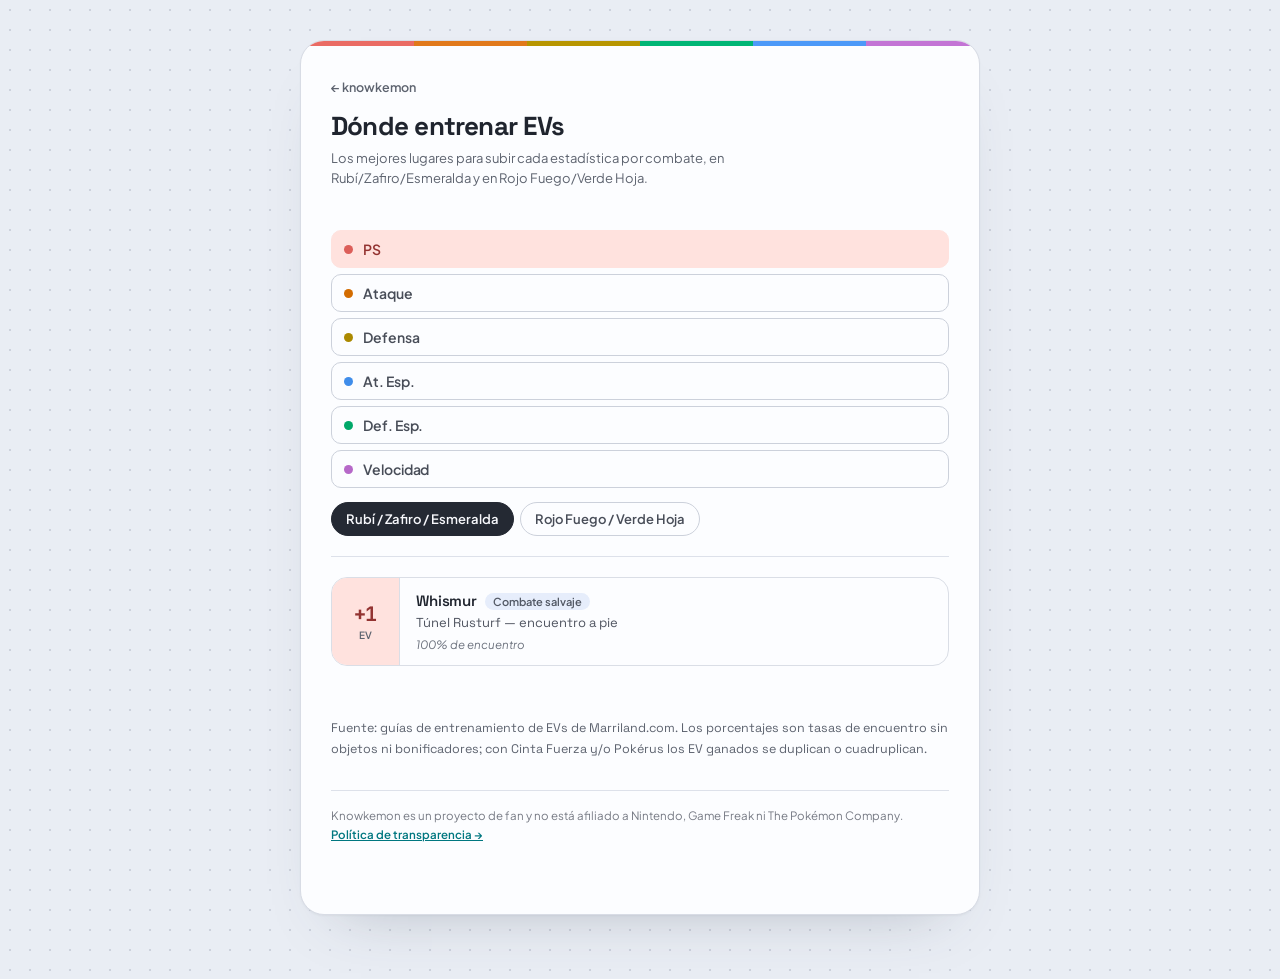
==== entrenamiento.html @ 8fb65381 "Initial commit: Knowkemon EV calculator static site Static HTML/CSS/JS site ready for GitHub Pages. " ====
<!DOCTYPE html>
<html lang="es">
<head>
<meta charset="utf-8">
<meta name="viewport" content="width=device-width, initial-scale=1">
<title>Knowkemon — Dónde entrenar EVs</title>
<link rel="preconnect" href="https://fonts.googleapis.com">
<link rel="preconnect" href="https://fonts.gstatic.com" crossorigin>
<link href="https://fonts.googleapis.com/css2?family=Space+Grotesk:wght@400;500;600;700&family=Plus+Jakarta+Sans:wght@400;500;600;700&family=JetBrains+Mono:wght@500;700&display=swap" rel="stylesheet">
<link rel="stylesheet" href="styles.css">
<link rel="stylesheet" href="entrenamiento.css">
</head>
<body>

<div class="page">
  <div class="mini-shell">

    <div class="stripe">
      <span style="background: oklch(0.68 0.16 25)"></span>
      <span style="background: oklch(0.68 0.16 55)"></span>
      <span style="background: oklch(0.68 0.16 95)"></span>
      <span style="background: oklch(0.68 0.16 160)"></span>
      <span style="background: oklch(0.68 0.16 255)"></span>
      <span style="background: oklch(0.68 0.16 320)"></span>
    </div>

    <div class="mini-body">

      <div class="mini-header">
        <a href="calculadora-entrenamiento-evs.html" class="back-link">← knowkemon</a>
        <h1>Dónde entrenar EVs</h1>
        <p class="mini-desc">Los mejores lugares para subir cada estadística por combate, en Rubí/Zafiro/Esmeralda y en Rojo Fuego/Verde Hoja.</p>
      </div>

      <div class="mini-controls">
        <div id="mini-stat-chips" class="stat-chip-list horizontal"></div>
        <div id="mini-game-toggle" class="game-toggle"></div>
      </div>

      <div id="mini-list" class="mini-list"></div>

      <p class="footnote">Fuente: guías de entrenamiento de EVs de Marriland.com. Los porcentajes son tasas de encuentro sin objetos ni bonificadores; con Cinta Fuerza y/o Pokérus los EV ganados se duplican o cuadruplican.</p>

      <p class="disclaimer">Knowkemon es un proyecto de fan y no está afiliado a Nintendo, Game Freak ni The Pokémon Company. <a href="transparencia.html">Política de transparencia →</a></p>

    </div>
  </div>
</div>

<template id="spot-template">
  <div class="spot-card">
    <div class="spot-badge">
      <span class="spot-ev"></span>
      <span class="spot-ev-label">EV</span>
    </div>
    <div class="spot-info">
      <div class="spot-heading">
        <span class="spot-name"></span>
        <span class="spot-tag"></span>
      </div>
      <span class="spot-detail"></span>
      <span class="spot-note"></span>
    </div>
  </div>
</template>

<script src="entrenamiento.js"></script>
</body>
</html>
---- styles.css ----
* { box-sizing: border-box; }

:root {
  --ink: oklch(0.26 0.02 264);
  --ink-soft: oklch(0.34 0.02 264);
  --muted: oklch(0.5 0.02 264);
  --muted-2: oklch(0.46 0.02 264);
  --line: oklch(0.91 0.012 264);
  --line-soft: oklch(0.895 0.012 264);
  --paper: oklch(0.995 0.003 264);
  --paper-2: oklch(0.978 0.006 264);
  --bg: oklch(0.945 0.011 264);
  --accent: oklch(0.5 0.13 200);
  --accent-hover: oklch(0.4 0.13 200);
  --accent-soft: oklch(0.6 0.09 200);
}

html, body {
  margin: 0;
  background: oklch(0.975 0.005 264);
}

body {
  font-family: 'Space Grotesk', system-ui, sans-serif;
  color: var(--ink);
}

a { color: var(--accent); }
a:hover { color: var(--accent-hover); }
input { font-family: inherit; }
::placeholder { color: oklch(0.5 0.02 264); }
::selection { background: oklch(0.88 0.09 200); color: oklch(0.24 0.02 264); }

.page {
  background: var(--bg);
  background-image: radial-gradient(oklch(0.78 0.02 264 / 0.5) 1px, transparent 1px);
  background-size: 20px 20px;
  min-height: 100vh;
  padding: 40px 26px 64px;
}

.card-shell {
  max-width: 1140px;
  margin: 0 auto;
  background: var(--paper);
  border: 1px solid var(--line-soft);
  border-radius: 24px;
  box-shadow: 0 1px 2px oklch(0.4 0.03 264 / 0.05), 0 30px 60px -40px oklch(0.4 0.03 264 / 0.35);
  overflow: hidden;
}

.stripe { display: flex; height: 5px; }
.stripe span { flex: 1; }

.layout {
  display: grid;
  grid-template-columns: 274px minmax(0, 1fr);
}

/* ---------- sidebar ---------- */

.sidebar {
  border-right: 1px solid var(--line);
  background: var(--paper-2);
  padding: 34px 24px 36px;
  display: flex;
  flex-direction: column;
  gap: 26px;
}

.brand { display: flex; flex-direction: column; gap: 10px; }

.brand-row { display: flex; align-items: center; gap: 9px; }

.brand-dot {
  width: 20px; height: 20px;
  border-radius: 999px;
  border: 3px solid var(--accent);
  display: block;
  position: relative;
  flex: 0 0 20px;
}
.brand-dot span {
  position: absolute; inset: 4px;
  border-radius: 999px;
  background: oklch(0.68 0.16 55);
  display: block;
}

.brand h1 {
  margin: 0;
  font-size: 30px;
  line-height: 1;
  font-weight: 700;
  letter-spacing: -0.045em;
}
.brand h1 span { color: var(--accent); }

.brand-sub {
  margin: 2px 0 0;
  font-size: 14px;
  font-weight: 600;
  line-height: 1.35;
  letter-spacing: -0.015em;
  color: var(--ink-soft);
}

.brand-desc {
  margin: 0;
  font-family: 'Plus Jakarta Sans', sans-serif;
  font-size: 13px;
  line-height: 1.5;
  color: var(--muted);
}

#search-input {
  width: 100%;
  padding: 11px 14px;
  font-family: 'Plus Jakarta Sans', sans-serif;
  font-size: 14px;
  font-weight: 500;
  border: 1px solid oklch(0.87 0.015 264);
  border-radius: 11px;
  background: oklch(1 0 0);
  color: inherit;
  outline: none;
}
#search-input:focus { border-color: var(--accent-soft); }

.filter-group { display: flex; flex-direction: column; gap: 10px; }

.filter-label {
  font-family: 'Plus Jakarta Sans', sans-serif;
  font-size: 12.5px;
  font-weight: 600;
  color: var(--muted);
}

.stat-chip-list { display: flex; flex-direction: column; gap: 5px; }

.chip-stat {
  display: flex; align-items: center; gap: 10px;
  width: 100%;
  padding: 9px 12px;
  border-radius: 10px;
  text-align: left;
  font-family: 'Plus Jakarta Sans', sans-serif;
  font-size: 14px;
  font-weight: 600;
  letter-spacing: -0.005em;
  cursor: pointer;
  border: 1px solid oklch(0.86 0.015 264);
  background: transparent;
  color: oklch(0.42 0.02 264);
}
.chip-stat .dot { width: 9px; height: 9px; border-radius: 999px; flex: 0 0 9px; }
.chip-stat.active { border-color: transparent; }

.type-chip-list { display: flex; gap: 5px; flex-wrap: wrap; }

.chip-type {
  padding: 5px 11px;
  border-radius: 8px;
  font-family: 'Plus Jakarta Sans', sans-serif;
  font-size: 12.5px;
  font-weight: 500;
  cursor: pointer;
  border: 1px solid oklch(0.86 0.015 264);
  background: transparent;
  color: oklch(0.42 0.02 264);
}
.chip-type.active {
  background: oklch(0.28 0.02 264);
  color: oklch(0.98 0.005 264);
  border-color: oklch(0.28 0.02 264);
}

.remember {
  border-top: 1px solid var(--line);
  padding-top: 20px;
  display: flex;
  flex-direction: column;
  gap: 6px;
}
.remember-title {
  font-family: 'Plus Jakarta Sans', sans-serif;
  font-size: 12.5px;
  font-weight: 700;
  color: var(--accent);
}
.remember-body {
  font-family: 'Plus Jakarta Sans', sans-serif;
  font-size: 12.5px;
  line-height: 1.55;
  color: var(--muted-2);
}

.reset-btn {
  align-self: flex-start;
  padding: 8px 15px;
  font-family: 'Plus Jakarta Sans', sans-serif;
  font-size: 12.5px;
  font-weight: 500;
  border: 1px solid oklch(0.87 0.015 264);
  border-radius: 999px;
  background: transparent;
  color: var(--muted);
  cursor: pointer;
}
.reset-btn:hover { background: oklch(0.93 0.01 264); color: var(--ink); }

.train-link {
  font-family: 'Plus Jakarta Sans', sans-serif;
  font-size: 12.5px;
  font-weight: 600;
  color: var(--accent);
  text-decoration: none;
}
.train-link:hover { color: var(--accent-hover); }

/* ---------- main ---------- */

.main { padding: 0 0 40px; }

.main-header {
  position: sticky;
  top: 0;
  z-index: 5;
  background: oklch(0.995 0.003 264 / 0.93);
  backdrop-filter: blur(12px);
  border-bottom: 1px solid var(--line);
  padding: 18px 30px;
  display: flex;
  align-items: baseline;
  justify-content: space-between;
  gap: 16px;
}
.main-title { font-size: 15px; font-weight: 600; letter-spacing: -0.015em; }
.main-count {
  font-family: 'Plus Jakarta Sans', sans-serif;
  font-size: 12.5px;
  font-weight: 500;
  color: oklch(0.52 0.02 264);
  white-space: nowrap;
}

.main-body { padding: 22px 30px 0; }

.grid {
  display: grid;
  grid-template-columns: repeat(auto-fill, minmax(258px, 1fr));
  gap: 12px;
}

.mon-card {
  position: relative;
  overflow: hidden;
  background: var(--paper);
  border: 1px solid oklch(0.90 0.012 264);
  border-radius: 18px;
  display: flex;
  align-items: stretch;
  transition: border-color .16s ease, transform .16s ease, background .16s ease;
}
.mon-card:hover {
  border-color: oklch(0.70 0.03 264);
  background: oklch(1 0 0);
  transform: translateY(-2px);
}

.mon-ev {
  flex: 0 0 82px;
  display: flex;
  flex-direction: column;
  align-items: center;
  justify-content: center;
  gap: 3px;
  padding: 18px 6px;
  border-right: 1px solid oklch(0.90 0.012 264);
  text-align: center;
}
.mon-ev-num {
  font-family: 'JetBrains Mono', monospace;
  font-size: 24px;
  font-weight: 700;
  line-height: 1;
  letter-spacing: -0.04em;
}
.mon-ev-label {
  font-family: 'Plus Jakarta Sans', sans-serif;
  font-size: 10.5px;
  font-weight: 600;
  letter-spacing: -0.005em;
}

.mon-info {
  flex: 1;
  min-width: 0;
  display: flex;
  flex-direction: column;
  gap: 7px;
  padding: 16px 18px 16px 17px;
}
.mon-heading { display: flex; flex-direction: column; gap: 3px; }
.mon-name {
  margin: 0;
  font-size: 18px;
  font-weight: 600;
  letter-spacing: -0.02em;
  line-height: 1.1;
  text-transform: capitalize;
}
.mon-types {
  font-family: 'Plus Jakarta Sans', sans-serif;
  font-size: 12.5px;
  font-weight: 500;
  color: oklch(0.54 0.03 264);
}
.mon-places {
  font-size: 12.5px;
  line-height: 1.5;
  color: oklch(0.45 0.02 264);
}
.mon-places b {
  font-weight: 600;
  color: var(--ink-soft);
}

.empty-state {
  padding: 90px 0;
  text-align: center;
  display: flex;
  flex-direction: column;
  gap: 8px;
}
.empty-title { font-size: 19px; font-weight: 600; letter-spacing: -0.02em; }
.empty-sub { font-size: 14px; color: var(--muted); }

.footnote {
  max-width: 620px;
  margin: 52px 0 0;
  font-size: 12.5px;
  line-height: 1.7;
  color: var(--muted);
  padding-bottom: 30px;
}

.disclaimer {
  max-width: 620px;
  margin: 0 0 30px;
  font-family: 'Plus Jakarta Sans', sans-serif;
  font-size: 11.5px;
  line-height: 1.6;
  color: oklch(0.58 0.015 264);
  border-top: 1px solid var(--line);
  padding-top: 16px;
}
.disclaimer a {
  font-weight: 600;
  white-space: nowrap;
}

/* ---------- responsive ---------- */

@media (max-width: 760px) {
  .page { padding: 0; }
  .card-shell { border-radius: 0; }
  .layout { grid-template-columns: 1fr; }
  .sidebar { border-right: none; border-bottom: 1px solid var(--line); }
  .main-header, .main-body { padding-left: 18px; padding-right: 18px; }
}
---- entrenamiento.css ----
.mini-shell {
  max-width: 680px;
  margin: 0 auto;
  background: var(--paper);
  border: 1px solid var(--line-soft);
  border-radius: 24px;
  box-shadow: 0 1px 2px oklch(0.4 0.03 264 / 0.05), 0 30px 60px -40px oklch(0.4 0.03 264 / 0.35);
  overflow: hidden;
}

.mini-body { padding: 30px 30px 40px; }

.mini-header { margin-bottom: 24px; }

.back-link {
  display: inline-block;
  font-family: 'Plus Jakarta Sans', sans-serif;
  font-size: 12.5px;
  font-weight: 600;
  color: var(--muted);
  text-decoration: none;
  margin-bottom: 14px;
}
.back-link:hover { color: var(--accent); }

.mini-header h1 {
  margin: 0 0 6px;
  font-size: 26px;
  font-weight: 700;
  letter-spacing: -0.03em;
}

.mini-desc {
  margin: 0;
  font-family: 'Plus Jakarta Sans', sans-serif;
  font-size: 13px;
  line-height: 1.5;
  color: var(--muted);
  max-width: 46ch;
}

.mini-controls {
  display: flex;
  flex-direction: column;
  gap: 14px;
  padding: 18px 0 20px;
  border-bottom: 1px solid var(--line);
  margin-bottom: 20px;
}

.stat-chip-list.horizontal {
  display: flex;
  flex-wrap: wrap;
  gap: 6px;
}
.stat-chip-list.horizontal .chip-stat { width: auto; }

.game-toggle {
  display: flex;
  gap: 6px;
}

.chip-game {
  padding: 8px 14px;
  border-radius: 999px;
  font-family: 'Plus Jakarta Sans', sans-serif;
  font-size: 13px;
  font-weight: 600;
  cursor: pointer;
  border: 1px solid oklch(0.86 0.015 264);
  background: transparent;
  color: oklch(0.42 0.02 264);
}
.chip-game.active {
  background: oklch(0.28 0.02 264);
  color: oklch(0.98 0.005 264);
  border-color: oklch(0.28 0.02 264);
}

.mini-list {
  display: flex;
  flex-direction: column;
  gap: 10px;
}

.spot-card {
  display: flex;
  align-items: stretch;
  background: var(--paper);
  border: 1px solid oklch(0.90 0.012 264);
  border-radius: 16px;
  overflow: hidden;
}

.spot-badge {
  flex: 0 0 68px;
  display: flex;
  flex-direction: column;
  align-items: center;
  justify-content: center;
  gap: 2px;
  padding: 14px 6px;
  border-right: 1px solid oklch(0.90 0.012 264);
  text-align: center;
}
.spot-ev {
  font-family: 'JetBrains Mono', monospace;
  font-size: 20px;
  font-weight: 700;
  letter-spacing: -0.03em;
}
.spot-ev-label {
  font-family: 'Plus Jakarta Sans', sans-serif;
  font-size: 10px;
  font-weight: 600;
  color: var(--muted);
}

.spot-info {
  flex: 1;
  min-width: 0;
  padding: 13px 16px;
  display: flex;
  flex-direction: column;
  gap: 4px;
}

.spot-heading {
  display: flex;
  align-items: baseline;
  gap: 8px;
  flex-wrap: wrap;
}

.spot-name {
  font-size: 15px;
  font-weight: 600;
  letter-spacing: -0.01em;
}

.spot-tag {
  font-family: 'Plus Jakarta Sans', sans-serif;
  font-size: 11px;
  font-weight: 600;
  padding: 2px 8px;
  border-radius: 999px;
  background: oklch(0.945 0.02 264);
  color: oklch(0.46 0.02 264);
}

.spot-detail {
  font-size: 13px;
  line-height: 1.45;
  color: oklch(0.45 0.02 264);
}

.spot-note {
  font-family: 'Plus Jakarta Sans', sans-serif;
  font-size: 11.5px;
  font-style: italic;
  color: oklch(0.55 0.02 264);
}
.spot-note:empty { display: none; }

@media (max-width: 560px) {
  .mini-body { padding: 22px 18px 32px; }
}
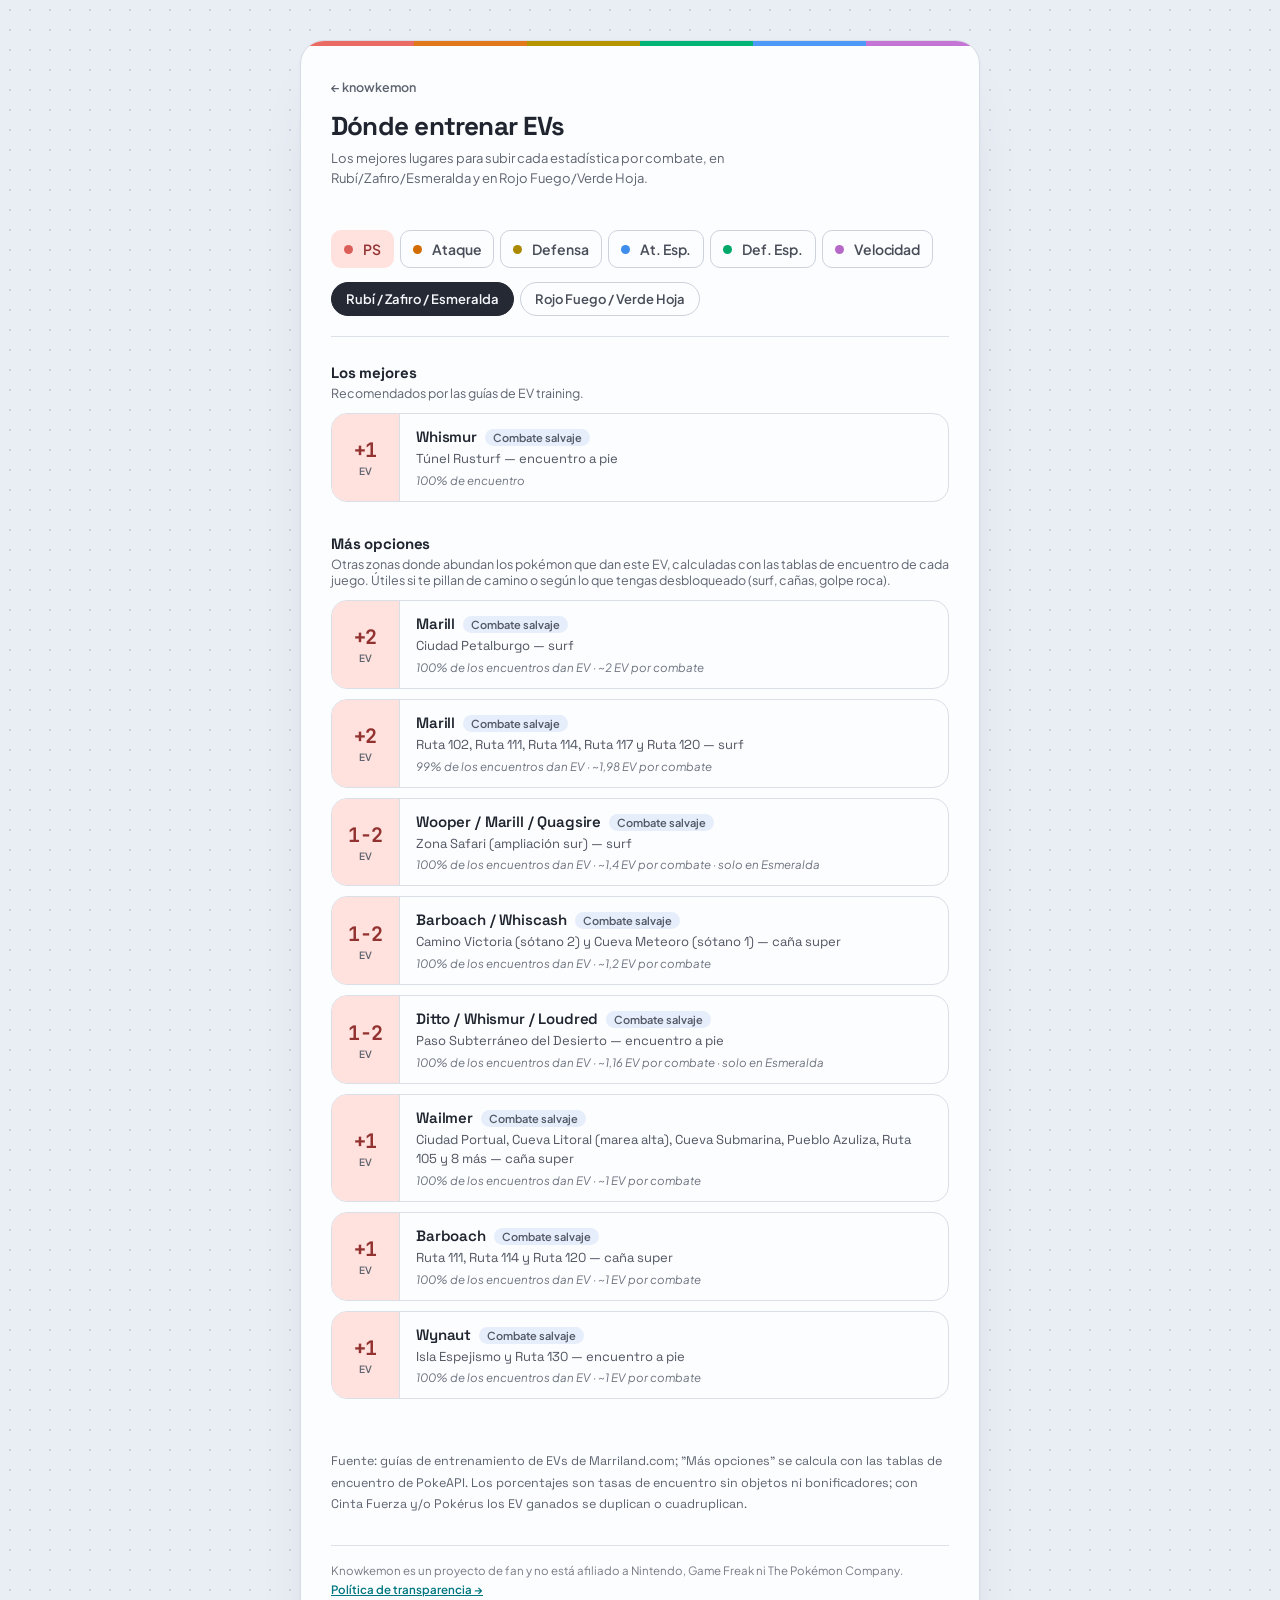
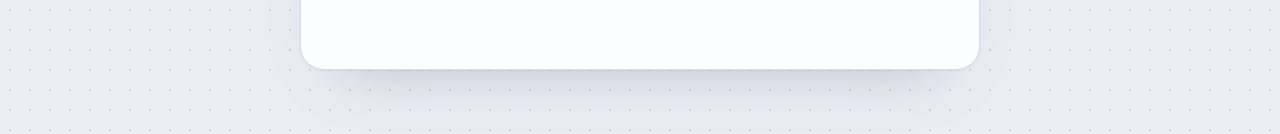
==== commit a43be5fe: "Add "Más opciones" training spots generated from encounter tables - tools/generar-mas-spots.mjs comp" ====
--- a/entrenamiento.html
+++ b/entrenamiento.html
@@ -7,8 +7,8 @@
 <link rel="preconnect" href="https://fonts.googleapis.com">
 <link rel="preconnect" href="https://fonts.gstatic.com" crossorigin>
 <link href="https://fonts.googleapis.com/css2?family=Space+Grotesk:wght@400;500;600;700&family=Plus+Jakarta+Sans:wght@400;500;600;700&family=JetBrains+Mono:wght@500;700&display=swap" rel="stylesheet">
-<link rel="stylesheet" href="styles.css">
-<link rel="stylesheet" href="entrenamiento.css">
+<link rel="stylesheet" href="styles.css?v=3">
+<link rel="stylesheet" href="entrenamiento.css?v=3">
 </head>
 <body>
 
@@ -39,7 +39,7 @@
 
       <div id="mini-list" class="mini-list"></div>
 
-      <p class="footnote">Fuente: guías de entrenamiento de EVs de Marriland.com. Los porcentajes son tasas de encuentro sin objetos ni bonificadores; con Cinta Fuerza y/o Pokérus los EV ganados se duplican o cuadruplican.</p>
+      <p class="footnote">Fuente: guías de entrenamiento de EVs de Marriland.com; "Más opciones" se calcula con las tablas de encuentro de PokeAPI. Los porcentajes son tasas de encuentro sin objetos ni bonificadores; con Cinta Fuerza y/o Pokérus los EV ganados se duplican o cuadruplican.</p>
 
       <p class="disclaimer">Knowkemon es un proyecto de fan y no está afiliado a Nintendo, Game Freak ni The Pokémon Company. <a href="transparencia.html">Política de transparencia →</a></p>
 
@@ -64,6 +64,6 @@
   </div>
 </template>
 
-<script src="entrenamiento.js"></script>
+<script src="entrenamiento.js?v=3"></script>
 </body>
 </html>
--- a/styles.css
+++ b/styles.css
@@ -333,6 +333,7 @@
   flex-direction: column;
   gap: 8px;
 }
+.empty-state[hidden] { display: none; }
 .empty-title { font-size: 19px; font-weight: 600; letter-spacing: -0.02em; }
 .empty-sub { font-size: 14px; color: var(--muted); }
 
--- a/entrenamiento.css
+++ b/entrenamiento.css
@@ -50,6 +50,7 @@
 
 .stat-chip-list.horizontal {
   display: flex;
+  flex-direction: row;
   flex-wrap: wrap;
   gap: 6px;
 }
@@ -81,6 +82,21 @@
   display: flex;
   flex-direction: column;
   gap: 10px;
+}
+
+.mini-section { margin: 6px 0 2px; }
+.mini-section:not(:first-child) { margin-top: 22px; }
+.mini-section h2 {
+  margin: 0 0 3px;
+  font-size: 15px;
+  font-weight: 700;
+  letter-spacing: -0.01em;
+}
+.mini-section p {
+  margin: 0;
+  font-family: 'Plus Jakarta Sans', sans-serif;
+  font-size: 12.5px;
+  color: var(--muted);
 }
 
 .spot-card {
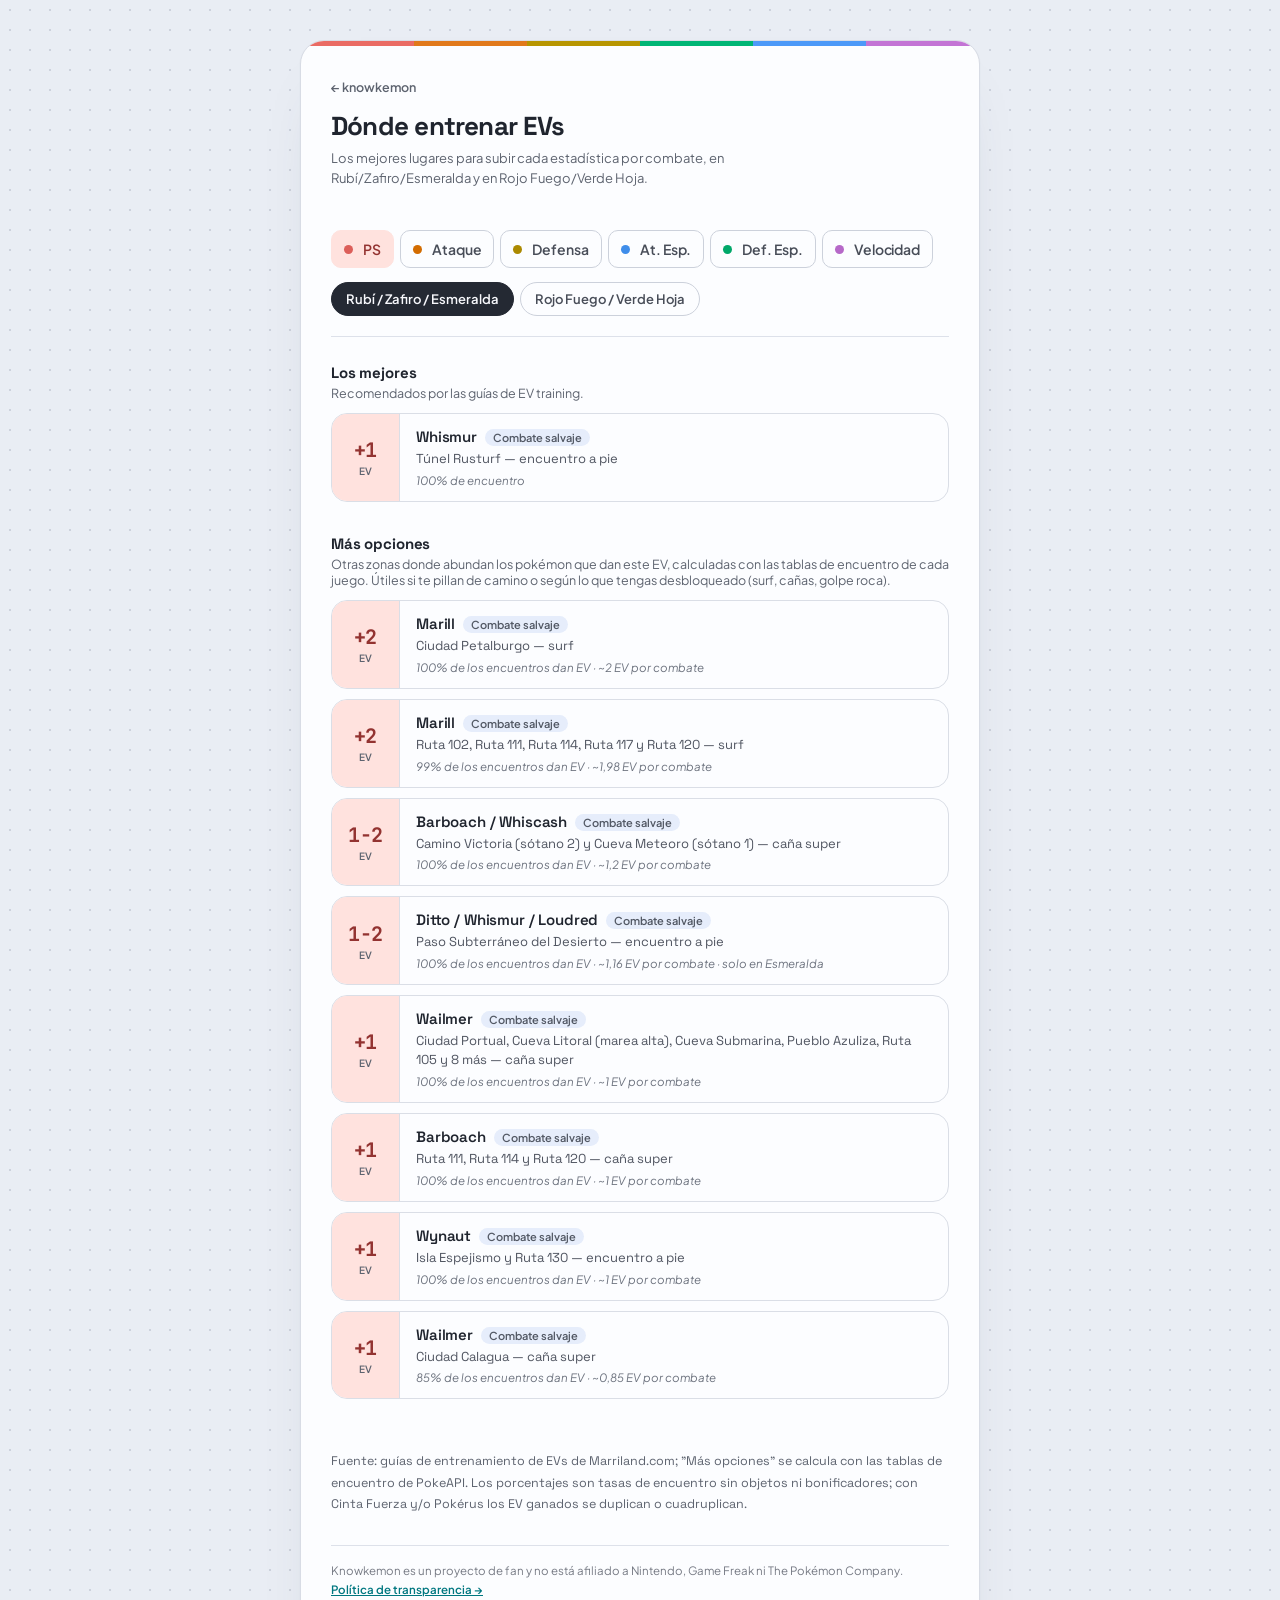
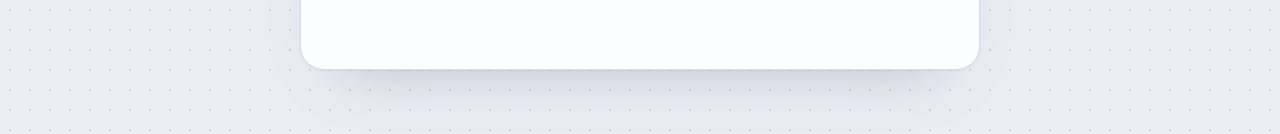
==== commit 086b5007: "Revalidate data JSON on every load so updates show without waiting for cache Co-Authored-By: Claude " ====
--- a/entrenamiento.html
+++ b/entrenamiento.html
@@ -7,7 +7,7 @@
 <link rel="preconnect" href="https://fonts.googleapis.com">
 <link rel="preconnect" href="https://fonts.gstatic.com" crossorigin>
 <link href="https://fonts.googleapis.com/css2?family=Space+Grotesk:wght@400;500;600;700&family=Plus+Jakarta+Sans:wght@400;500;600;700&family=JetBrains+Mono:wght@500;700&display=swap" rel="stylesheet">
-<link rel="stylesheet" href="styles.css?v=3">
+<link rel="stylesheet" href="styles.css?v=4">
 <link rel="stylesheet" href="entrenamiento.css?v=3">
 </head>
 <body>
@@ -64,6 +64,6 @@
   </div>
 </template>
 
-<script src="entrenamiento.js?v=3"></script>
+<script src="entrenamiento.js?v=4"></script>
 </body>
 </html>
--- a/styles.css
+++ b/styles.css
@@ -366,7 +366,39 @@
 @media (max-width: 760px) {
   .page { padding: 0; }
   .card-shell { border-radius: 0; }
-  .layout { grid-template-columns: 1fr; }
+  .layout { grid-template-columns: minmax(0, 1fr); }
   .sidebar { border-right: none; border-bottom: 1px solid var(--line); }
   .main-header, .main-body { padding-left: 18px; padding-right: 18px; }
-}
+
+  /* Lateral compacto para que las tarjetas salgan antes */
+  .sidebar {
+    padding: 20px 18px 16px;
+    gap: 14px;
+    flex-direction: row;
+    flex-wrap: wrap;
+    align-items: center;
+  }
+  .sidebar > * { flex: 1 1 100%; min-width: 0; }
+  .brand { gap: 6px; }
+  .brand h1 { font-size: 24px; }
+  .brand-desc, .remember { display: none; }
+  .filter-group { gap: 7px; }
+
+  .stat-chip-list { flex-direction: row; flex-wrap: wrap; }
+  .stat-chip-list .chip-stat { width: auto; padding: 7px 11px; gap: 7px; }
+
+  /* Tipos en una fila deslizable */
+  .type-chip-list {
+    flex-wrap: nowrap;
+    overflow-x: auto;
+    margin: 0 -18px;
+    padding: 0 18px 2px;
+    scrollbar-width: none;
+  }
+  .type-chip-list::-webkit-scrollbar { display: none; }
+  .type-chip-list .chip-type { flex: 0 0 auto; }
+
+  .sidebar > .reset-btn,
+  .sidebar > .train-link { flex: 0 0 auto; }
+  .sidebar > .train-link { margin-left: auto; }
+}
